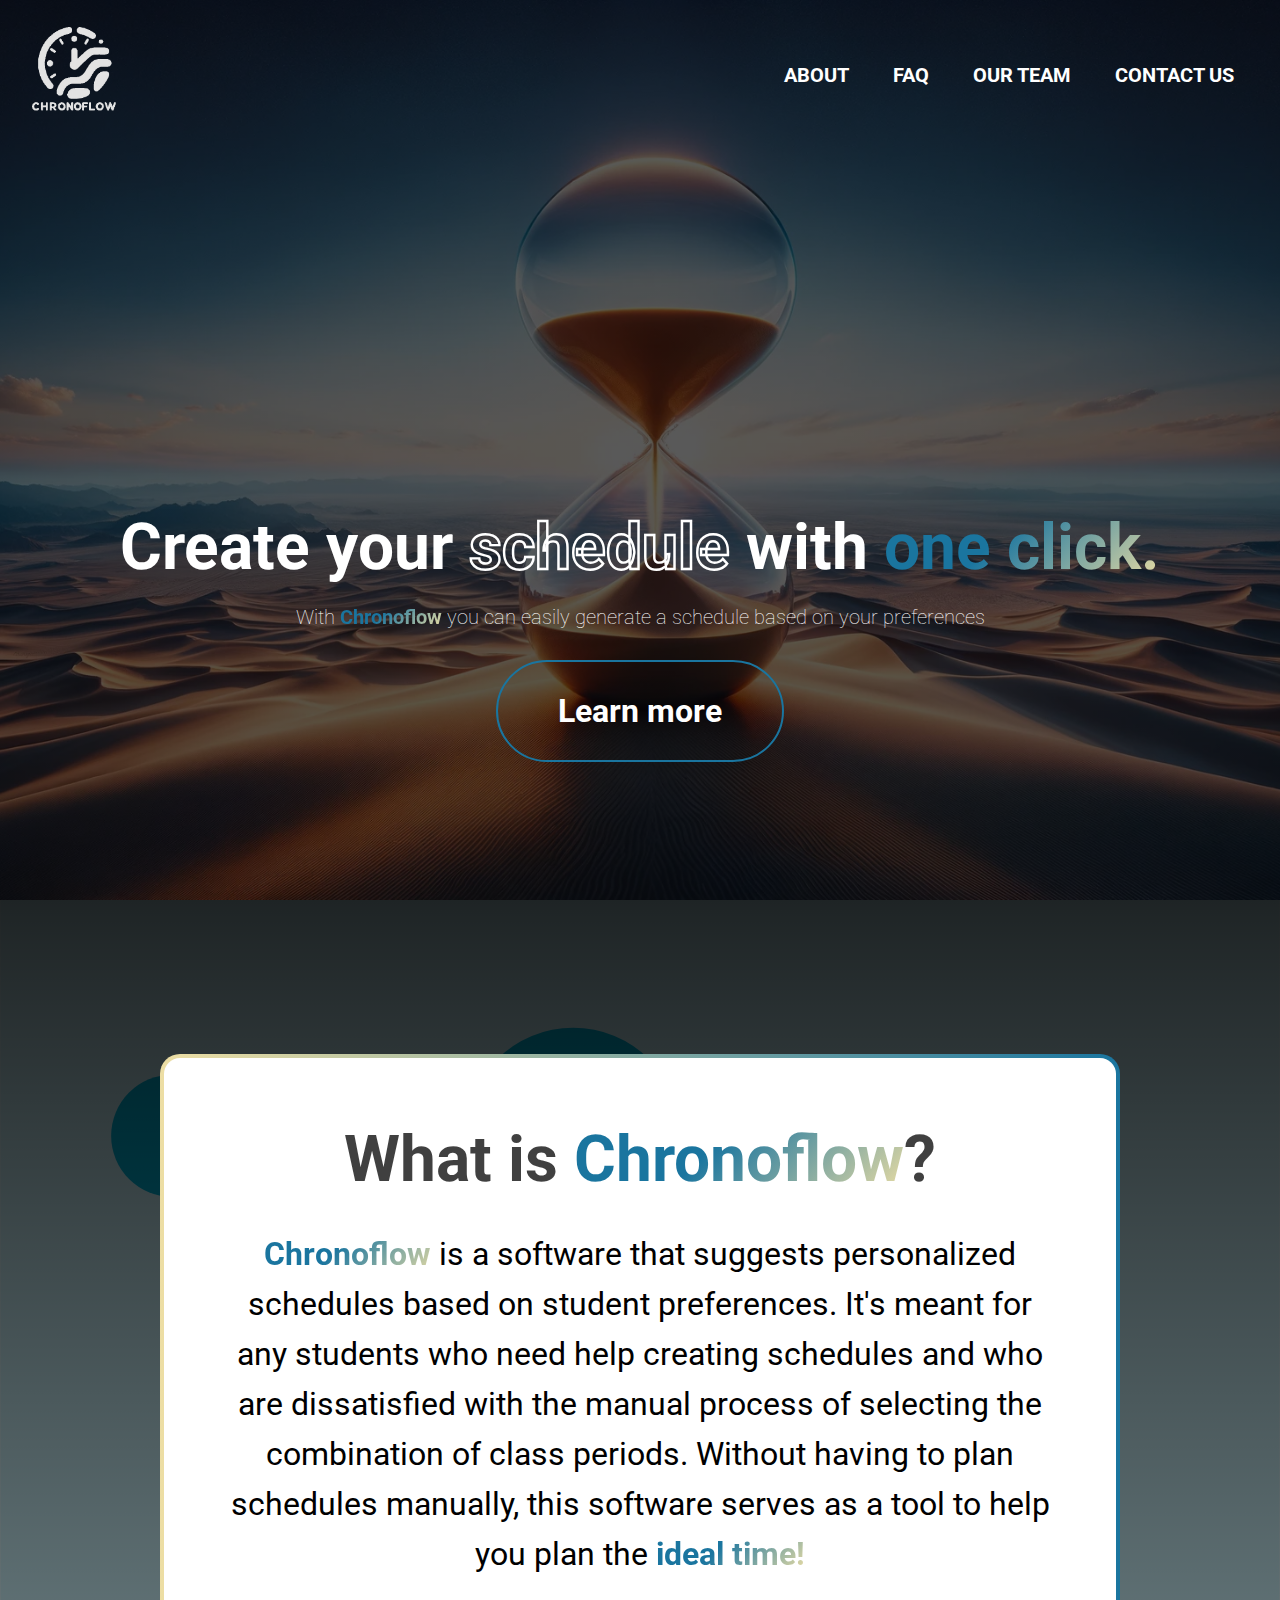
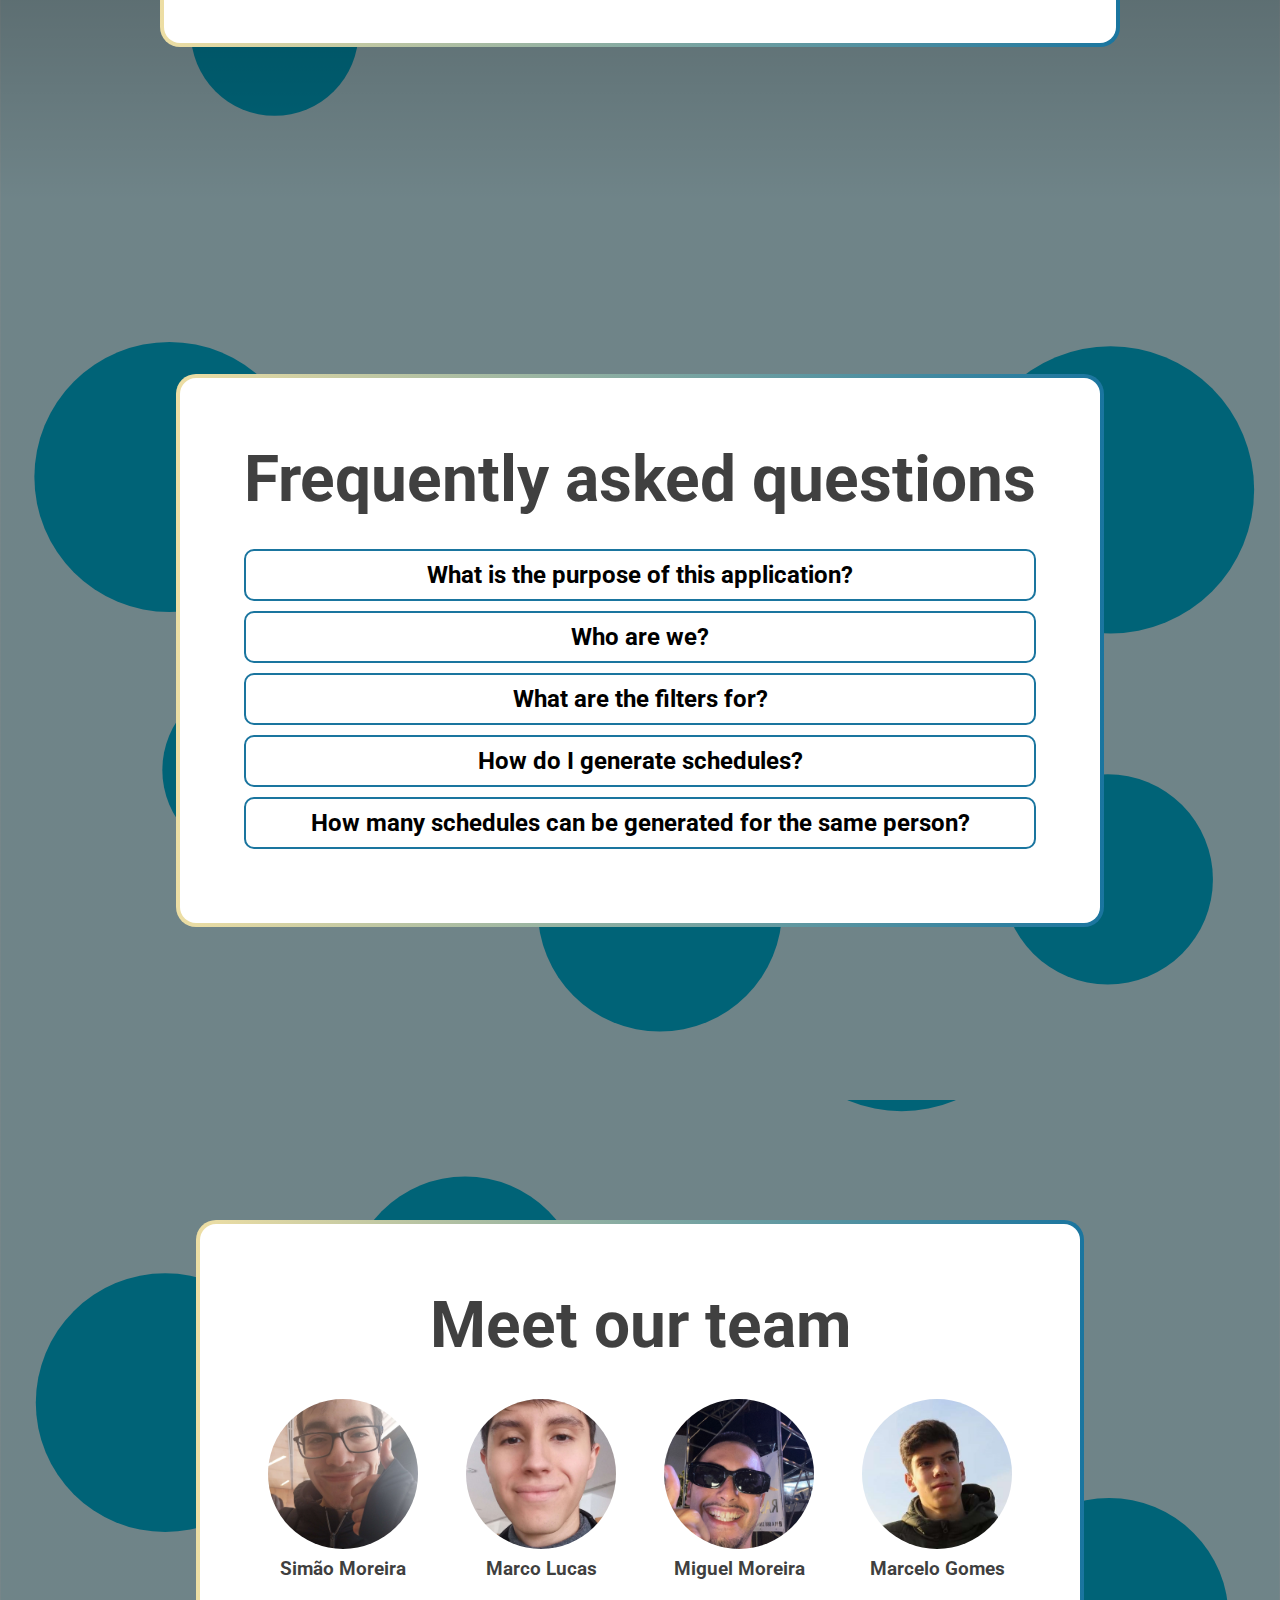
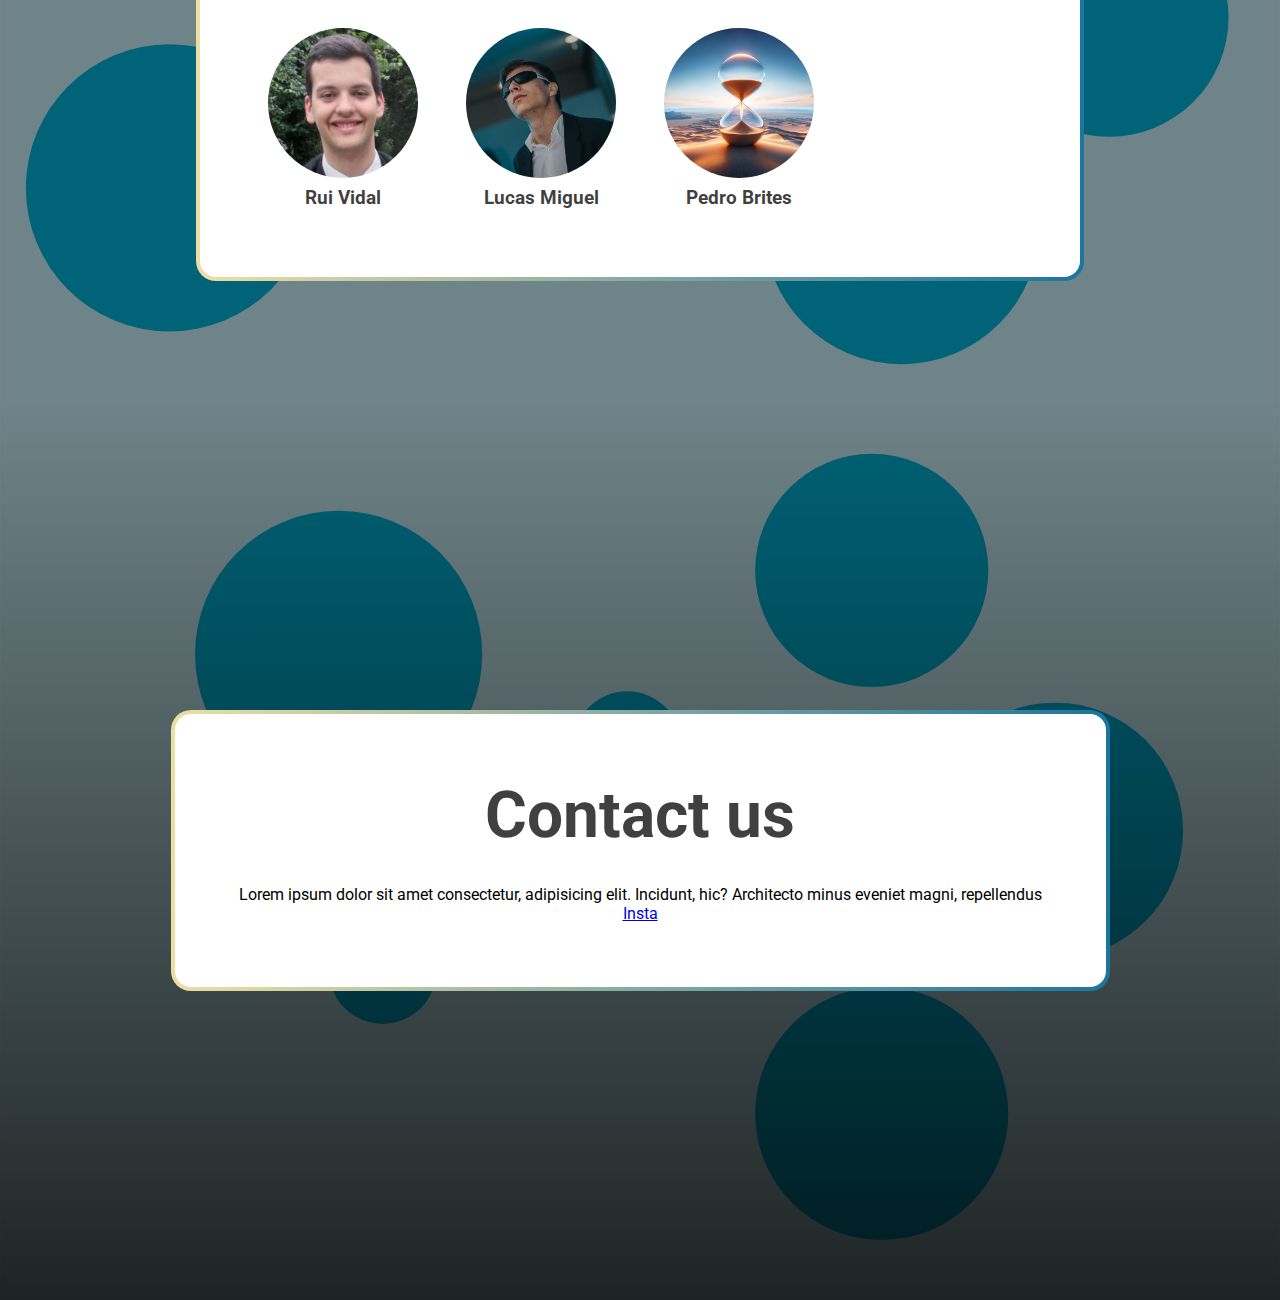
==== index.html @ b2e11371 "overall refactor" ====
<!DOCTYPE html>
<html lang="en">
<head>
  <meta charset="UTF-8">
  <meta name="viewport" content="width=device-width, initial-scale=1.0">
  <title>Chronoflow</title>
  <link rel="stylesheet" type="text/css" href="assets/css/style.css">
  <script src="assets/js/script.js"></script>
  <link rel="preconnect" href="https://fonts.googleapis.com">
  <link rel="preconnect" href="https://fonts.gstatic.com" crossorigin>
  <link href="https://fonts.googleapis.com/css2?family=Roboto:wght@400;500;700&display=swap" rel="stylesheet">
</head>
<body>
  <div class="banner">

    <div class="navbar">
      <img class="logo" src="assets/icons/logo.png" alt="Chronoflow logo">
      <label class="hamburger">
        <input type="checkbox">
      </label>
      <aside class="sidebar">
        <nav>
          <div class="sidebar-item" onclick="scrollToAbout()">About</div>
          <div class="sidebar-item" onclick="scrollToFAQ()">FAQ</div>
          <div class="sidebar-item" onclick="scrollToOurTeam()">Our Team</div>
          <div class="sidebar-item" onclick="scrollToContactUs()">Contact us</div>
        </nav>
      </aside>
      <ul>
        <li><a onclick="scrollToAbout()">About</a></li>
        <li><a onclick="scrollToFAQ()">FAQ</a></li>
        <li><a onclick="scrollToOurTeam()">Our Team</a></li>
        <li><a onclick="scrollToContactUs()">Contact us</a></li>
      </ul>
    </div>
    
    <div class="content">
      <h1>Create your <span class="text-outline">schedule</span> with <span class="text-gradient">one click.</span></h1>
      <p>With <span class="text-gradient">Chronoflow</span> you can easily generate a schedule based on your preferences
      </p>
      <div>
        <button class="learn-more-btn" onclick="scrollToAbout()"><span class="effect"></span>Learn more</button>
      </div>
    </div>

  </div>

  <div id="about" class="about">
    <div class="card">
      <h1 class="header">What is <span class="text-gradient">Chronoflow</span>?</h1>
      <p>
        <span class="text-gradient">Chronoflow </span> is a software that suggests personalized schedules based on student preferences.
        It's meant for any students who need help creating schedules and who are dissatisfied with the manual process of selecting the combination of
        class periods. 
        Without having to plan schedules manually, this software serves as a tool to help you plan the <span class="text-gradient">ideal time! </span>
      </p>
    </div>
  </div>

  <div id="faq" class="faq">
    <div class="card">
      <h1 class="header">Frequently asked questions</h1>
      <div class="faq-item" onclick="toggleAnswer(this)">
        <p class="question">What is the purpose of this application?</p>
        <p class="answer">To create optimized schedules quickly</p>
      </div>
      <div class="faq-item" onclick="toggleAnswer(this)">
        <p class="question">Who are we?</p>
        <p class="answer">We are group of Computer Engineering students.</p>
      </div>
      <div class="faq-item" onclick="toggleAnswer(this)">
        <p class="question">What are the filters for?</p>
        <p class="answer">Filters are used to specify certain preferences in some or all parts of the schedule.</p>
      </div>
      <div class="faq-item" onclick="toggleAnswer(this)">
        <p class="question">How do I generate schedules?</p>
        <p class="answer">Once you have selected the relevant filters, simply click on the generate schedule button and a schedule will be displayed.</p>
      </div>
      <div class="faq-item" onclick="toggleAnswer(this)">
        <p class="question">How many schedules can be generated for the same person?</p>
        <p class="answer">All possible variations can be displayed. By clicking on the generate schedule button, a new schedule will be generated.</p>
      </div>
    </div>
  </div>

  


  <div id="team" class="our-team">
    <div class="card">
      <h1 class="header">Meet our team</h1>
      <div class="profiles">
        <div class="profile">
          <img class="foto" src="assets/photos/20231212_124356.jpg">
          <p class="profile-name">Simão Moreira</p>
        </div>
        <div class="profile">
          <img class="foto" src="assets/photos/20231212_124753.jpg">
          <p class="profile-name">Marco Lucas</p>
        </div>
        <div class="profile">
          <img class="foto" src="assets/photos/27fac559-84b7-46d7-a50d-c6de720ca86f.jpg">
          <p class="profile-name">Miguel Moreira</p>
        </div>
        <div class="profile">
          <img class="foto" src="assets/photos/IMG_20210522_134904_331.jpg">
          <p class="profile-name">Marcelo Gomes</p>
        </div>
        <div class="profile">
          <img class="foto" src="assets/photos/Screenshot_20231212_133153_Gallery.jpg">
          <p class="profile-name">Rui Vidal</p>
        </div>
        <div class="profile">
          <img class="foto" src="assets/photos/IMG_0617.jpg">
          <p class="profile-name">Lucas Miguel</p>
        </div>
        <div class="profile">
          <img class="foto" src="assets/backgrounds/background.png">
          <p class="profile-name">Pedro Brites</p>
        </div>
      </div>
    </div>
  </div>


  <div id="contact" class="contact-us">
    <div class="card">
      <p>
      <h1 class="header">Contact us</h1>
      Lorem ipsum dolor sit amet consectetur, adipisicing elit. Incidunt, hic? Architecto minus eveniet magni, repellendus
      </p>
      <a href="https://www.instagram.com/chronoflow_/">Insta</a>
    </div>
  </div>
</body>
</html>
---- assets/css/style.css ----
* {
	margin: 0;
	padding: 0;
	font-family: "Roboto";
}

*,
*::after,
*::before {
	box-sizing: border-box;
}

:root {
	--bar-width: 50px;
	--bar-height: 6px;
	--hamburger-gap: 6px;
	--foreground: #fff;
	--background: rgba(0, 0, 0, 0.65);
	--animation-timing: 200ms ease-in-out;
	--hamburger-height: calc(var(--bar-height) * 3 + var(--hamburger-gap) * 2);
}

.banner {
	width: 100%;
	height: 100vh;
	background-image: linear-gradient(rgba(0, 0, 0, 0.65), rgba(0, 0, 0, 0.65)),
		url(../backgrounds/background.png);
	background-size: cover;
	background-position: center;
}

.navbar {
	width: 98%;
	/*padding: 35px 0;
  margin: auto;*/
	display: flex;
	justify-content: space-between;
	align-items: center;
	position: relative;
}

.navbar ul li {
	list-style: none;
	display: inline-block;
	margin: 0 20px;
	position: relative;
}

.navbar ul li a {
	text-decoration: none;
	color: #fff;
	text-transform: uppercase;
	font-size: 1.25rem;
	font-weight: bold;
	cursor: pointer;
	transition: opacity 0.3s ease-in-out;
}

.navbar ul li::after {
	content: "";
	height: 3px;
	width: 0;
	background: linear-gradient(135deg, #1a759f 40%, #eddea4);
	position: absolute;
	left: 0;
	bottom: -8px;
	transition: width 0.5s ease-in-out;
}

.navbar ul li:hover::after {
	width: 100%;
}

.logo {
	width: 150px;
	height: 150px;
	object-fit: cover;
	object-position: center;
}

.content {
	width: 100%;
	position: absolute;
	top: 50%;
	transform: tranaslateY(-50%);
	text-align: center;
	color: #fff;
}

.content h1 {
	font-size: 4rem;
	margin-top: 60px;
}

.content p {
	margin: 20px auto;
	font-weight: 100;
	line-height: 25px;
	font-size: 1.25rem;
}

.text-outline {
	-webkit-text-stroke-color: #fff;
	-webkit-text-stroke-width: 0.15rem;
	color: transparent;
}

.text-gradient {
	font-weight: bold;
	background: linear-gradient(135deg, #1a759f 40%, #eddea4);
	-webkit-text-fill-color: transparent;
	-webkit-background-clip: text;
}

.learn-more-btn {
	background: transparent;
	color: #fff;
	padding: 30px 60px;
	border-radius: 60px;
	text-align: center;
	font-weight: bold;
	font-size: 2rem;
	border-style: solid;
	cursor: pointer;
	border-color: #1a759f;
	position: relative;
	overflow: hidden;
	z-index: 1;
	margin-top: 10px;
}

.effect {
	background: linear-gradient(135deg, #1a759f 40%, #eddea4);
	height: 100%;
	width: 0;
	border-radius: 60px;
	position: absolute;
	left: 0;
	bottom: 0;
	z-index: -1;
	transition: 0.5s;
}

.learn-more-btn:hover .effect {
	width: 100%;
}

.learn-more-btn:hover {
	border: none;
}

.learn-more-btn:active {
	margin-top: 12px;
	margin-left: 2px;
}

.hamburger {
	--x-width: calc(var(--hamburger-height) * 1.41421356237);
	display: none;
	flex-direction: column;
	gap: var(--hamburger-gap);
	width: max-content;
	position: absolute;
	right: 0;
	z-index: 2;
	cursor: pointer;
}

.hamburger::before,
.hamburger::after,
.hamburger input {
	content: "";
	width: var(--bar-width);
	height: var(--bar-height);
	background: var(--foreground);
	border-radius: 9999px;
	transform-origin: left center;
	transition: opacity var(--animation-timing), width var(--animation-timing),
		translate var(--animation-timing), rotate var(--animation-timing);
}

.hamburger input {
	appearance: none;
	padding: 0;
	margin: 0;
	outline: none;
	pointer-events: none;
}

.hamburger:has(input:checked)::before {
	rotate: 45deg;
	width: var(--x-width);
	translate: 0 calc(var(--hamburger-height) / -9);
}

.hamburger:has(input:checked)::after {
	rotate: -45deg;
	width: var(--x-width);
	translate: 0 calc(var(--hamburger-height) / 9);
}

.hamburger input:checked {
	opacity: 0;
	width: 0;
}

.sidebar {
	transition: opacity var(--animation-timing);
	opacity: 0;
	padding: 0.5rem 6rem;
	padding-top: calc(var(--hamburger-height) + 8rem);
	position: absolute;
	transform: translateY(40%);
	right: 0;
	background-color: var(--background);
	color: var(--foreground);
	border-radius: 20px;
	max-width: 10rem;
	height: 50vh;
	display: flex;
	flex-direction: column;
	align-items: center;
	justify-content: space-evenly;
}

.sidebar-item {
	text-align: center;
	text-decoration: none;
	color: var(--foreground);
	font-size: 1.5rem;
	font-weight: bold;
	margin: 2rem 0;
	cursor: pointer;
	transform: translateY(-100%);
}

.hamburger:has(input:checked) + .sidebar {
	opacity: 1;
}

.about {
	width: 100%;
	height: 100vh;
	background-image: linear-gradient(rgba(0, 0, 0, 0.85), rgba(0, 0, 0, 0.45)),
		url(../backgrounds/circle-scatter-haikei\(3\).svg);
	background-size: contain;
	background-position: center;
	text-align: center;
	display: flex;
	justify-content: center;
	align-items: center;
}

.about p {
	font-size: 2rem;
	line-height: 50px;
}

.about .card,
.faq .card {
	margin-right: 10rem;
	margin-left: 10rem;
}

.faq {
	width: 100%;
	height: 100vh;
	background-image: linear-gradient(rgba(0, 0, 0, 0.45), rgba(0, 0, 0, 0.45)),
		url(../backgrounds/circle-scatter-haikei\(2\).svg);
	background-size: contain;
	background-position: center;
	display: flex;
	justify-content: center;
	align-items: center;
}

.question {
	font-size: 1.5rem;
	font-weight: bold;
}

.faq-item {
	cursor: pointer;
	margin: 10px 0;
	padding: 10px;
	border: 2px solid #1a759f;
	border-radius: 10px;
	transition: background-color 0.3s;
}

.faq-item:hover {
	background-color: #f2f2f2;
}

.answer {
	display: none;
	font-size: 1.5rem;
}

.card .answer.show {
	display: block;
}

.our-team {
	width: 100%;
	height: 100vh;
	background-image: linear-gradient(rgba(0, 0, 0, 0.45), rgba(0, 0, 0, 0.45)),
		url(../backgrounds/circle-scatter-haikei.svg);
	background-size: contain;
	background-position: center;
	display: flex;
	justify-content: center;
	align-items: center;
}

.contact-us {
	width: 100%;
	height: 100vh;
	background-image: linear-gradient(rgba(0, 0, 0, 0.45), rgba(0, 0, 0, 0.85)),
		url(../backgrounds/circle-scatter-haikei\(1\).svg);
	background-size: contain;
	background-position: center;
	display: flex;
	justify-content: center;
	align-items: center;
}

.card {
	display: inline-block;
	padding: 4rem;
	background: linear-gradient(white, white) padding-box,
		linear-gradient(to right, #eddea4, #1a759f) border-box;
	border-radius: 20px;
	border: 4px solid transparent;
	text-align: center;
	background-color: #fff;
}

.header {
	font-size: 4rem;
	font-weight: bold;
	margin-bottom: 2rem;
	color: rgba(0, 0, 0, 0.75);
}

.foto {
	width: 150px;
	height: 150px;
	border-radius: 50%;
	object-fit: cover;
	object-position: center;
}

.profiles {
	display: grid;
	grid-template-columns: repeat(4, minmax(150px, 1fr));
	gap: 40px;
}

.profile {
	text-align: center;
	cursor: pointer;
	transition: box-shadow 0.3s ease-in-out;
	border-radius: 10px;
	padding: 4px;
}

.profile:hover {
	box-shadow: 0 0 20px rgba(0, 0, 0, 0.5);
}

.profile-name {
	margin-top: 4px;
	font-size: 1.2rem;
	font-weight: bold;
	color: rgba(0, 0, 0, 0.75);
}

/* xs */
@media (max-width: 475px) {
	.logo {
		width: 100px;
		height: 100px;
	}

	.content h1 {
		font-size: 3rem;
		margin: 0 10px;
	}

	.content p {
		font-size: 1rem;
		margin: 10px 10px;
	}

	.hamburger {
		display: flex;
	}

	.navbar ul {
		order: 1;
	}

	.navbar ul li {
		display: none;
	}

	.navbar {
		width: 100%;
	}

	.learn-more-btn {
		padding: 20px 40px;
		font-size: 25px;
	}

	.hamburger {
		margin-right: 24px;
	}

	.foto {
		width: 80px;
		height: 80px;
	}

	.profiles {
		display: grid;
		grid-template-columns: repeat(2, minmax(80px, 1fr));
		gap: 10px;
	}

	.profile-name {
		font-size: 0.8rem;
	}

	.header {
		font-size: 2rem;
		margin-bottom: 1rem;
	}

	.card {
		padding: 2rem;
	}

	.our-team,
	.about,
	.faq,
	.contact-us {
		background-size: cover;
	}

	.about .card,
	.faq .card {
		margin-right: 1rem;
		margin-left: 1rem;
	}

	.about p {
		font-size: 1.1rem;
		line-height: 26px;
	}
}

/* sm */
@media (max-width: 640px) {
}

/* md */
@media (max-width: 768px) {
}
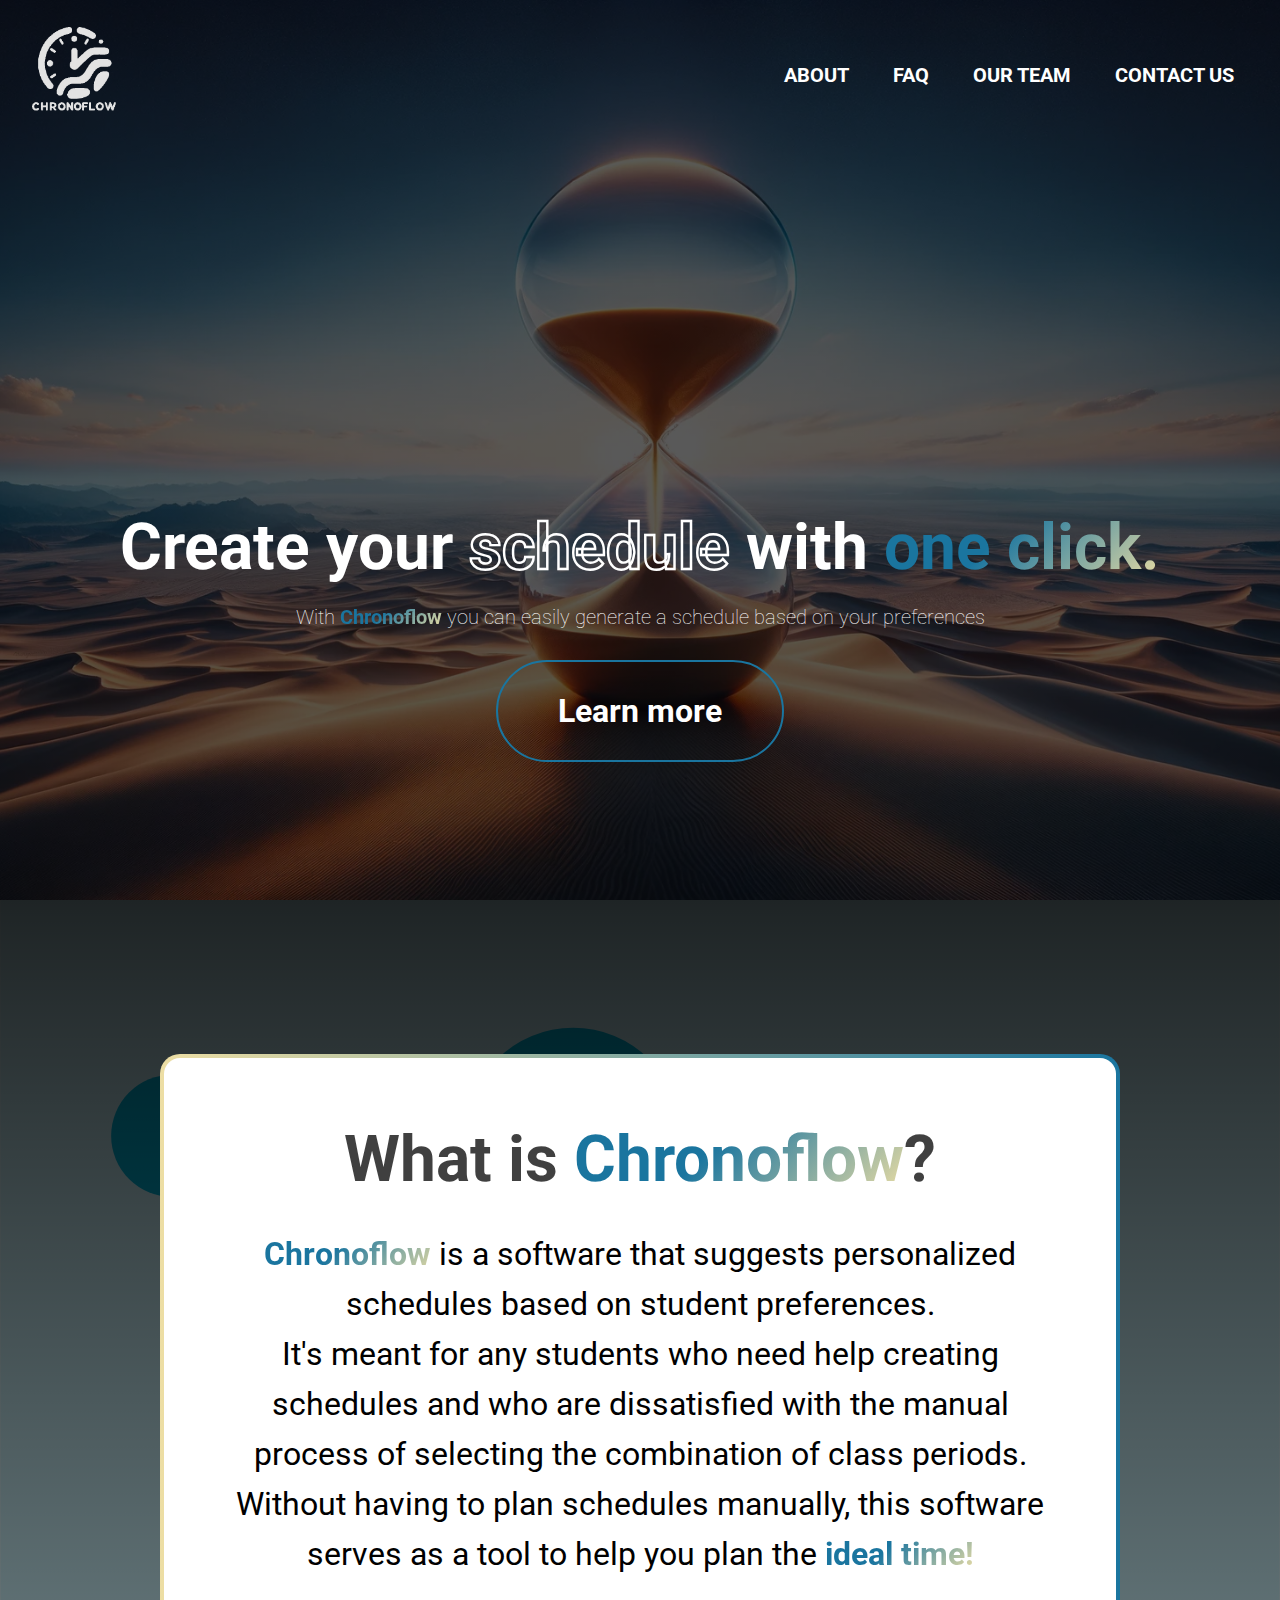
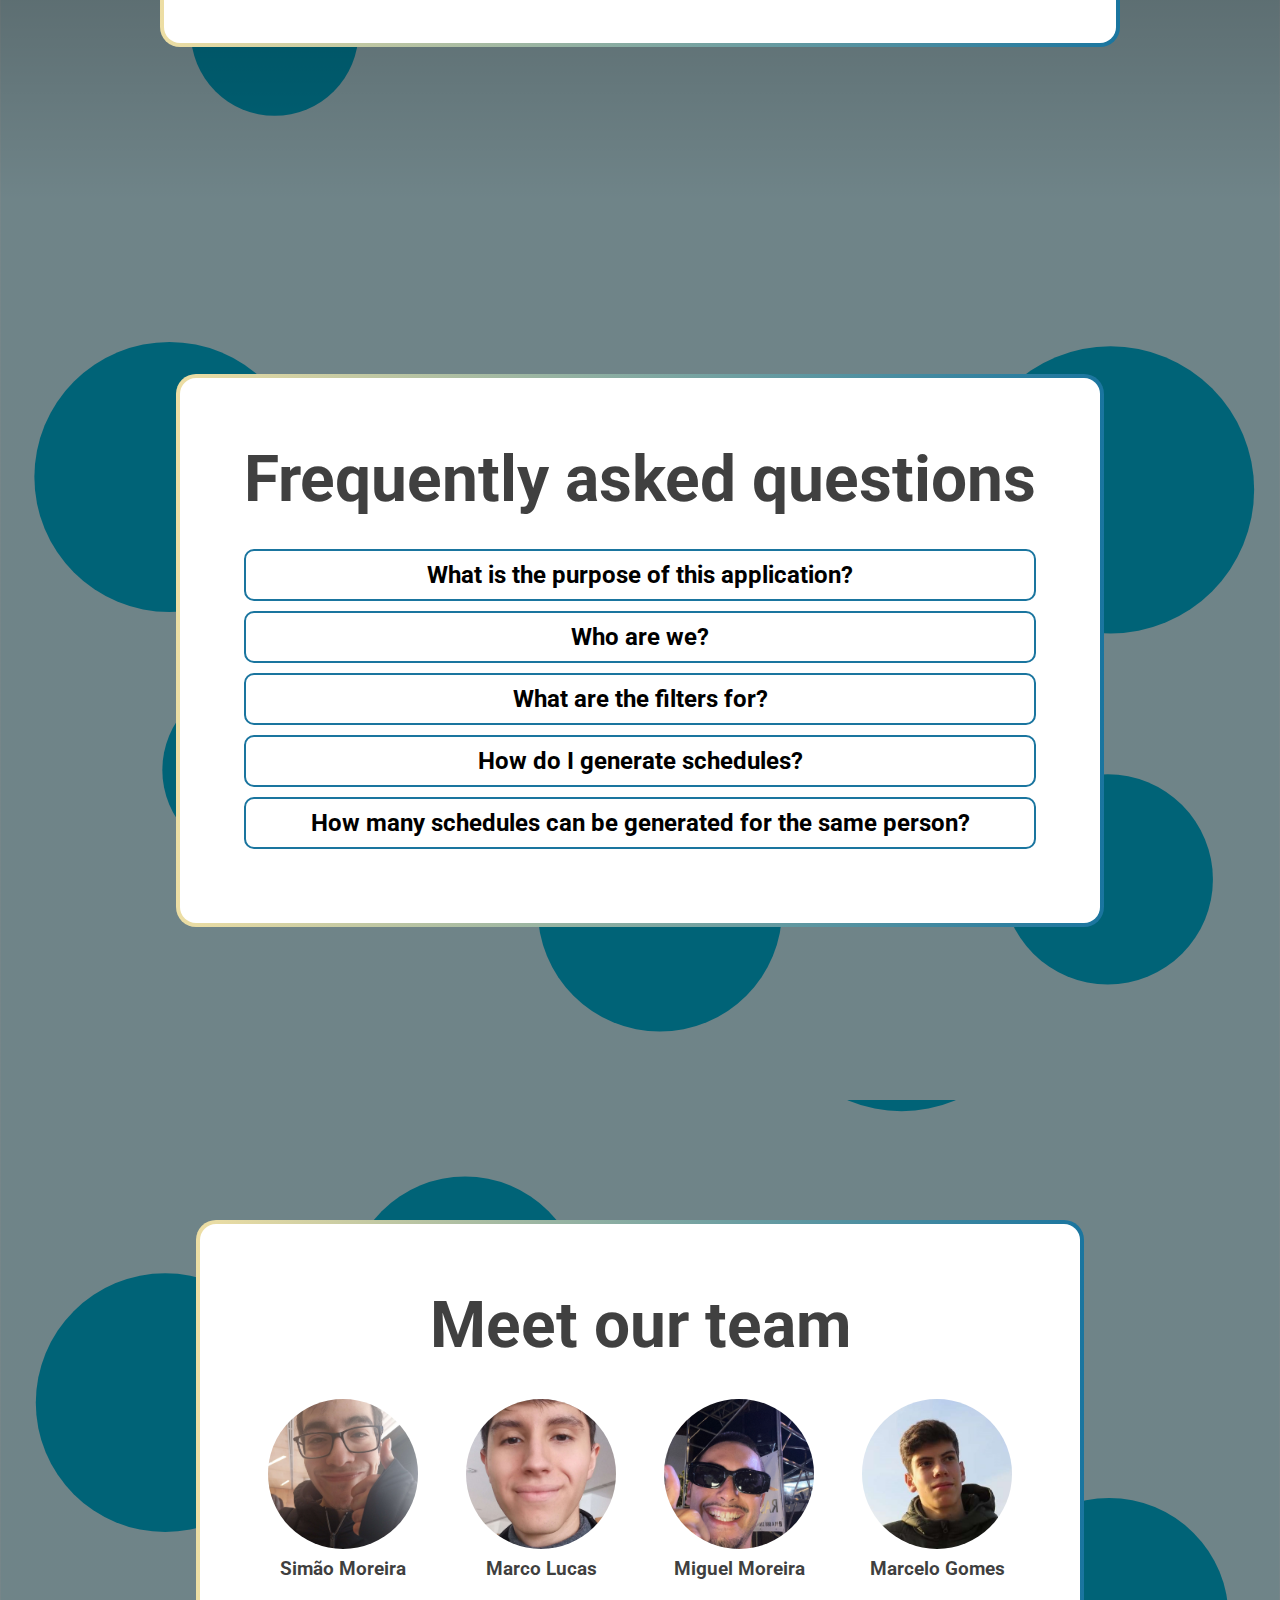
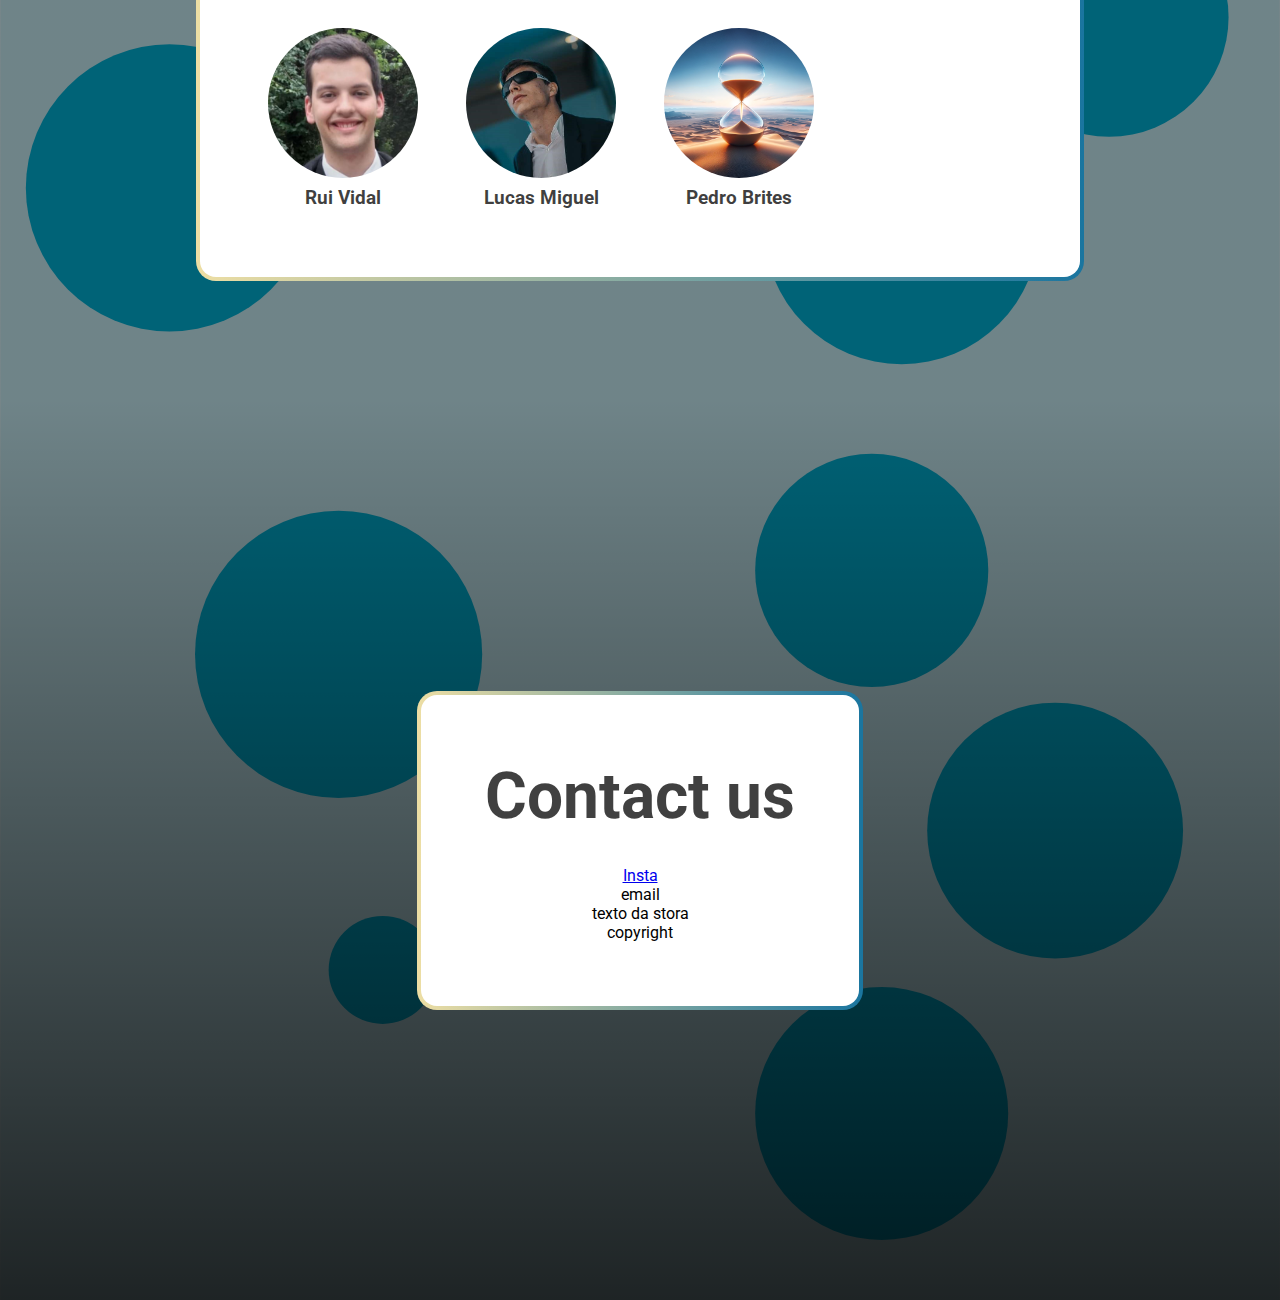
==== commit 867d899e: "add some contact us guidelines" ====
--- a/index.html
+++ b/index.html
@@ -1,136 +1,165 @@
 <!DOCTYPE html>
 <html lang="en">
-<head>
-  <meta charset="UTF-8">
-  <meta name="viewport" content="width=device-width, initial-scale=1.0">
-  <title>Chronoflow</title>
-  <link rel="stylesheet" type="text/css" href="assets/css/style.css">
-  <script src="assets/js/script.js"></script>
-  <link rel="preconnect" href="https://fonts.googleapis.com">
-  <link rel="preconnect" href="https://fonts.gstatic.com" crossorigin>
-  <link href="https://fonts.googleapis.com/css2?family=Roboto:wght@400;500;700&display=swap" rel="stylesheet">
-</head>
-<body>
-  <div class="banner">
+	<head>
+		<meta charset="UTF-8" />
+		<meta name="viewport" content="width=device-width, initial-scale=1.0" />
+		<title>Chronoflow</title>
+		<link rel="stylesheet" type="text/css" href="assets/css/style.css" />
+		<script src="assets/js/script.js"></script>
+		<link rel="preconnect" href="https://fonts.googleapis.com" />
+		<link rel="preconnect" href="https://fonts.gstatic.com" crossorigin />
+		<link
+			href="https://fonts.googleapis.com/css2?family=Roboto:wght@400;500;700&display=swap"
+			rel="stylesheet"
+		/>
+	</head>
+	<body>
+		<div class="banner">
+			<div class="navbar">
+				<img class="logo" src="assets/icons/logo.png" alt="Chronoflow logo" />
+				<label class="hamburger">
+					<input type="checkbox" />
+				</label>
+				<aside class="sidebar">
+					<nav>
+						<div class="sidebar-item" onclick="scrollToAbout()">About</div>
+						<div class="sidebar-item" onclick="scrollToFAQ()">FAQ</div>
+						<div class="sidebar-item" onclick="scrollToOurTeam()">Our Team</div>
+						<div class="sidebar-item" onclick="scrollToContactUs()">
+							Contact us
+						</div>
+					</nav>
+				</aside>
+				<ul>
+					<li><a onclick="scrollToAbout()">About</a></li>
+					<li><a onclick="scrollToFAQ()">FAQ</a></li>
+					<li><a onclick="scrollToOurTeam()">Our Team</a></li>
+					<li><a onclick="scrollToContactUs()">Contact us</a></li>
+				</ul>
+			</div>
 
-    <div class="navbar">
-      <img class="logo" src="assets/icons/logo.png" alt="Chronoflow logo">
-      <label class="hamburger">
-        <input type="checkbox">
-      </label>
-      <aside class="sidebar">
-        <nav>
-          <div class="sidebar-item" onclick="scrollToAbout()">About</div>
-          <div class="sidebar-item" onclick="scrollToFAQ()">FAQ</div>
-          <div class="sidebar-item" onclick="scrollToOurTeam()">Our Team</div>
-          <div class="sidebar-item" onclick="scrollToContactUs()">Contact us</div>
-        </nav>
-      </aside>
-      <ul>
-        <li><a onclick="scrollToAbout()">About</a></li>
-        <li><a onclick="scrollToFAQ()">FAQ</a></li>
-        <li><a onclick="scrollToOurTeam()">Our Team</a></li>
-        <li><a onclick="scrollToContactUs()">Contact us</a></li>
-      </ul>
-    </div>
-    
-    <div class="content">
-      <h1>Create your <span class="text-outline">schedule</span> with <span class="text-gradient">one click.</span></h1>
-      <p>With <span class="text-gradient">Chronoflow</span> you can easily generate a schedule based on your preferences
-      </p>
-      <div>
-        <button class="learn-more-btn" onclick="scrollToAbout()"><span class="effect"></span>Learn more</button>
-      </div>
-    </div>
+			<div class="content">
+				<h1>
+					Create your <span class="text-outline">schedule</span> with
+					<span class="text-gradient">one click.</span>
+				</h1>
+				<p>
+					With <span class="text-gradient">Chronoflow</span> you can easily
+					generate a schedule based on your preferences
+				</p>
+				<div>
+					<button class="learn-more-btn" onclick="scrollToAbout()">
+						<span class="effect"></span>Learn more
+					</button>
+				</div>
+			</div>
+		</div>
 
-  </div>
+		<div id="about" class="about">
+			<div class="card">
+				<h1 class="header">
+					What is <span class="text-gradient">Chronoflow</span>?
+				</h1>
+				<p>
+					<span class="text-gradient">Chronoflow </span> is a software that
+					suggests personalized schedules based on student preferences. <br />
+					It's meant for any students who need help creating schedules and who
+					are dissatisfied with the manual process of selecting the combination
+					of class periods. <br />
+					Without having to plan schedules manually, this software serves as a
+					tool to help you plan the
+					<span class="text-gradient">ideal time! </span>
+				</p>
+			</div>
+		</div>
 
-  <div id="about" class="about">
-    <div class="card">
-      <h1 class="header">What is <span class="text-gradient">Chronoflow</span>?</h1>
-      <p>
-        <span class="text-gradient">Chronoflow </span> is a software that suggests personalized schedules based on student preferences.
-        It's meant for any students who need help creating schedules and who are dissatisfied with the manual process of selecting the combination of
-        class periods. 
-        Without having to plan schedules manually, this software serves as a tool to help you plan the <span class="text-gradient">ideal time! </span>
-      </p>
-    </div>
-  </div>
+		<div id="faq" class="faq">
+			<div class="card">
+				<h1 class="header">Frequently asked questions</h1>
+				<div class="faq-item" onclick="toggleAnswer(this)">
+					<p class="question">What is the purpose of this application?</p>
+					<p class="answer">To create optimized schedules quickly</p>
+				</div>
+				<div class="faq-item" onclick="toggleAnswer(this)">
+					<p class="question">Who are we?</p>
+					<p class="answer">We are group of Computer Engineering students.</p>
+				</div>
+				<div class="faq-item" onclick="toggleAnswer(this)">
+					<p class="question">What are the filters for?</p>
+					<p class="answer">
+						Filters are used to specify certain preferences in some or all parts
+						of the schedule.
+					</p>
+				</div>
+				<div class="faq-item" onclick="toggleAnswer(this)">
+					<p class="question">How do I generate schedules?</p>
+					<p class="answer">
+						Once you have selected the relevant filters, simply click on the
+						generate schedule button and a schedule will be displayed.
+					</p>
+				</div>
+				<div class="faq-item" onclick="toggleAnswer(this)">
+					<p class="question">
+						How many schedules can be generated for the same person?
+					</p>
+					<p class="answer">
+						All possible variations can be displayed. By clicking on the
+						generate schedule button, a new schedule will be generated.
+					</p>
+				</div>
+			</div>
+		</div>
 
-  <div id="faq" class="faq">
-    <div class="card">
-      <h1 class="header">Frequently asked questions</h1>
-      <div class="faq-item" onclick="toggleAnswer(this)">
-        <p class="question">What is the purpose of this application?</p>
-        <p class="answer">To create optimized schedules quickly</p>
-      </div>
-      <div class="faq-item" onclick="toggleAnswer(this)">
-        <p class="question">Who are we?</p>
-        <p class="answer">We are group of Computer Engineering students.</p>
-      </div>
-      <div class="faq-item" onclick="toggleAnswer(this)">
-        <p class="question">What are the filters for?</p>
-        <p class="answer">Filters are used to specify certain preferences in some or all parts of the schedule.</p>
-      </div>
-      <div class="faq-item" onclick="toggleAnswer(this)">
-        <p class="question">How do I generate schedules?</p>
-        <p class="answer">Once you have selected the relevant filters, simply click on the generate schedule button and a schedule will be displayed.</p>
-      </div>
-      <div class="faq-item" onclick="toggleAnswer(this)">
-        <p class="question">How many schedules can be generated for the same person?</p>
-        <p class="answer">All possible variations can be displayed. By clicking on the generate schedule button, a new schedule will be generated.</p>
-      </div>
-    </div>
-  </div>
+		<div id="team" class="our-team">
+			<div class="card">
+				<h1 class="header">Meet our team</h1>
+				<div class="profiles">
+					<div class="profile">
+						<img class="foto" src="assets/photos/20231212_124356.jpg" />
+						<p class="profile-name">Simão Moreira</p>
+					</div>
+					<div class="profile">
+						<img class="foto" src="assets/photos/20231212_124753.jpg" />
+						<p class="profile-name">Marco Lucas</p>
+					</div>
+					<div class="profile">
+						<img
+							class="foto"
+							src="assets/photos/27fac559-84b7-46d7-a50d-c6de720ca86f.jpg"
+						/>
+						<p class="profile-name">Miguel Moreira</p>
+					</div>
+					<div class="profile">
+						<img class="foto" src="assets/photos/IMG_20210522_134904_331.jpg" />
+						<p class="profile-name">Marcelo Gomes</p>
+					</div>
+					<div class="profile">
+						<img
+							class="foto"
+							src="assets/photos/Screenshot_20231212_133153_Gallery.jpg"
+						/>
+						<p class="profile-name">Rui Vidal</p>
+					</div>
+					<div class="profile">
+						<img class="foto" src="assets/photos/IMG_0617.jpg" />
+						<p class="profile-name">Lucas Miguel</p>
+					</div>
+					<div class="profile">
+						<img class="foto" src="assets/backgrounds/background.png" />
+						<p class="profile-name">Pedro Brites</p>
+					</div>
+				</div>
+			</div>
+		</div>
 
-  
-
-
-  <div id="team" class="our-team">
-    <div class="card">
-      <h1 class="header">Meet our team</h1>
-      <div class="profiles">
-        <div class="profile">
-          <img class="foto" src="assets/photos/20231212_124356.jpg">
-          <p class="profile-name">Simão Moreira</p>
-        </div>
-        <div class="profile">
-          <img class="foto" src="assets/photos/20231212_124753.jpg">
-          <p class="profile-name">Marco Lucas</p>
-        </div>
-        <div class="profile">
-          <img class="foto" src="assets/photos/27fac559-84b7-46d7-a50d-c6de720ca86f.jpg">
-          <p class="profile-name">Miguel Moreira</p>
-        </div>
-        <div class="profile">
-          <img class="foto" src="assets/photos/IMG_20210522_134904_331.jpg">
-          <p class="profile-name">Marcelo Gomes</p>
-        </div>
-        <div class="profile">
-          <img class="foto" src="assets/photos/Screenshot_20231212_133153_Gallery.jpg">
-          <p class="profile-name">Rui Vidal</p>
-        </div>
-        <div class="profile">
-          <img class="foto" src="assets/photos/IMG_0617.jpg">
-          <p class="profile-name">Lucas Miguel</p>
-        </div>
-        <div class="profile">
-          <img class="foto" src="assets/backgrounds/background.png">
-          <p class="profile-name">Pedro Brites</p>
-        </div>
-      </div>
-    </div>
-  </div>
-
-
-  <div id="contact" class="contact-us">
-    <div class="card">
-      <p>
-      <h1 class="header">Contact us</h1>
-      Lorem ipsum dolor sit amet consectetur, adipisicing elit. Incidunt, hic? Architecto minus eveniet magni, repellendus
-      </p>
-      <a href="https://www.instagram.com/chronoflow_/">Insta</a>
-    </div>
-  </div>
-</body>
-</html>+		<div id="contact" class="contact-us">
+			<div class="card">
+				<h1 class="header">Contact us</h1>
+				<a href="https://www.instagram.com/chronoflow_/">Insta</a>
+				<p>email</p>
+				<p>texto da stora</p>
+				<p>copyright</p>
+			</div>
+		</div>
+	</body>
+</html>
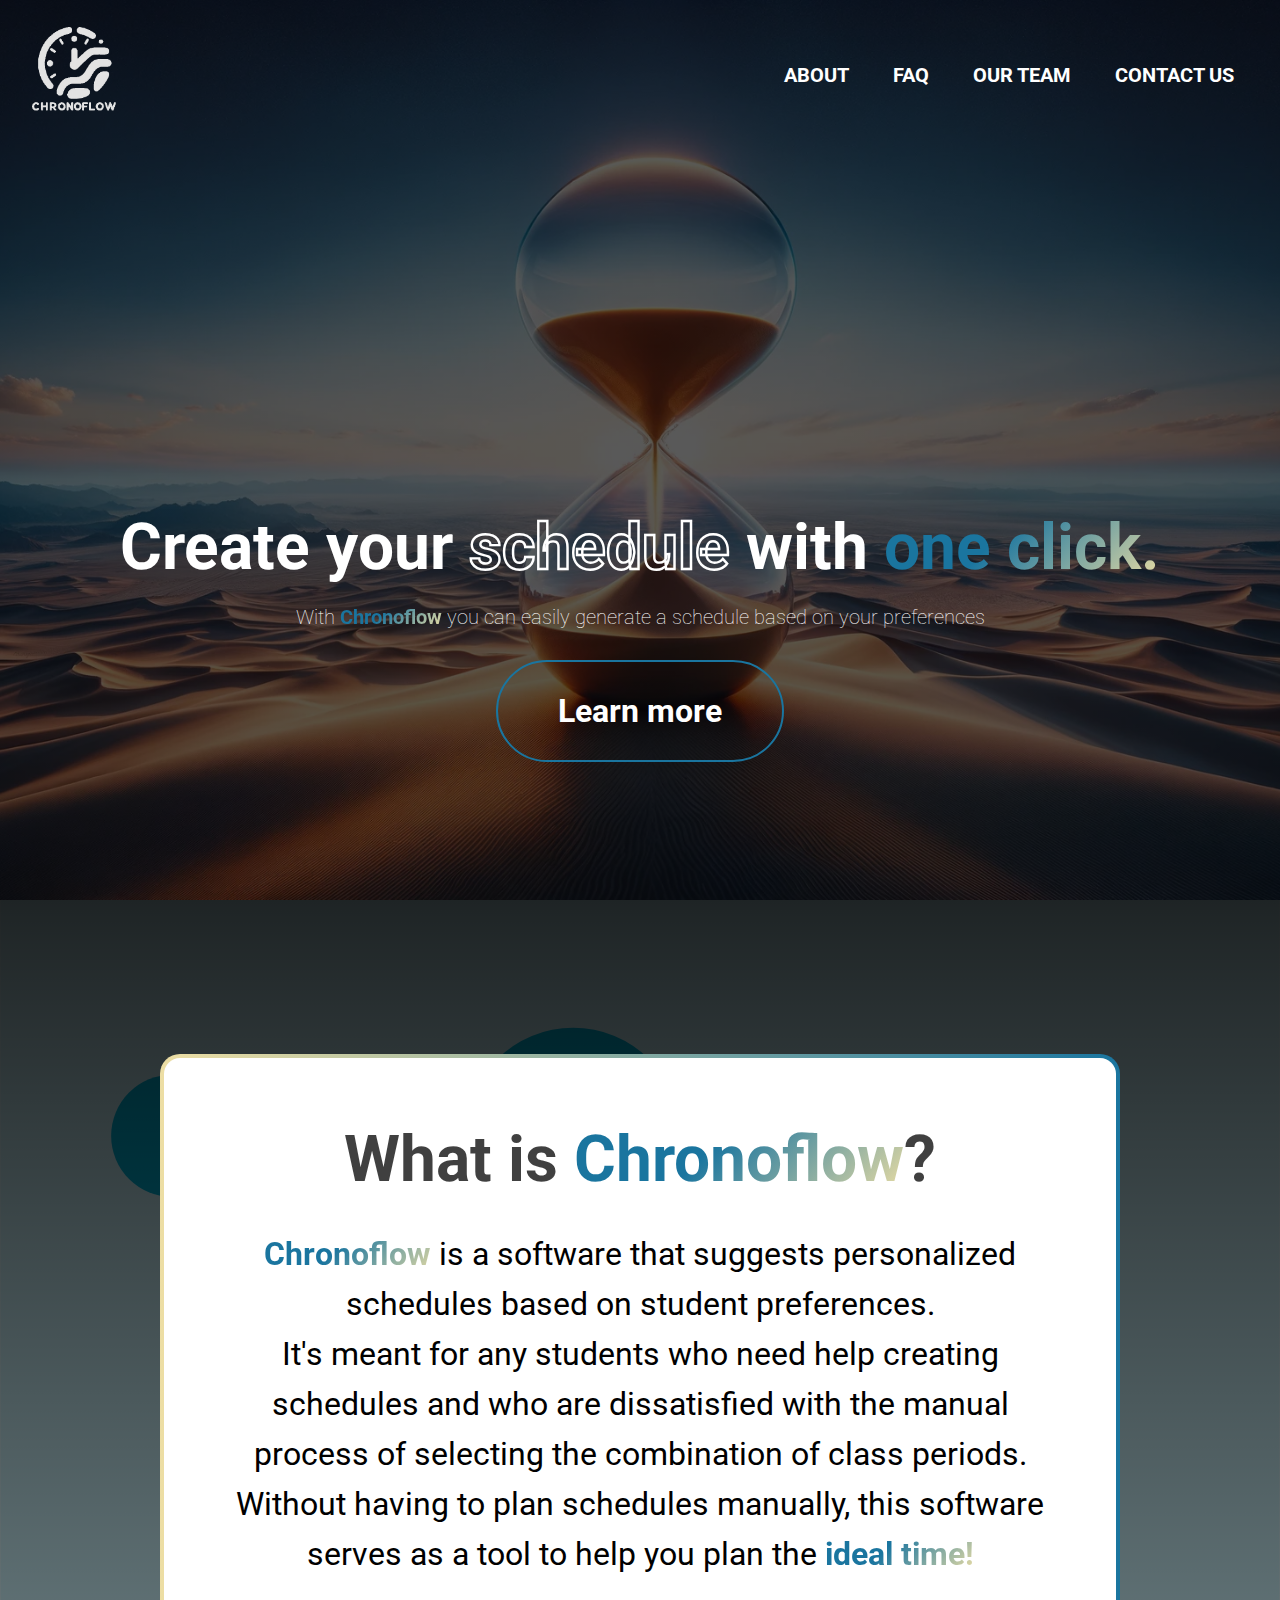
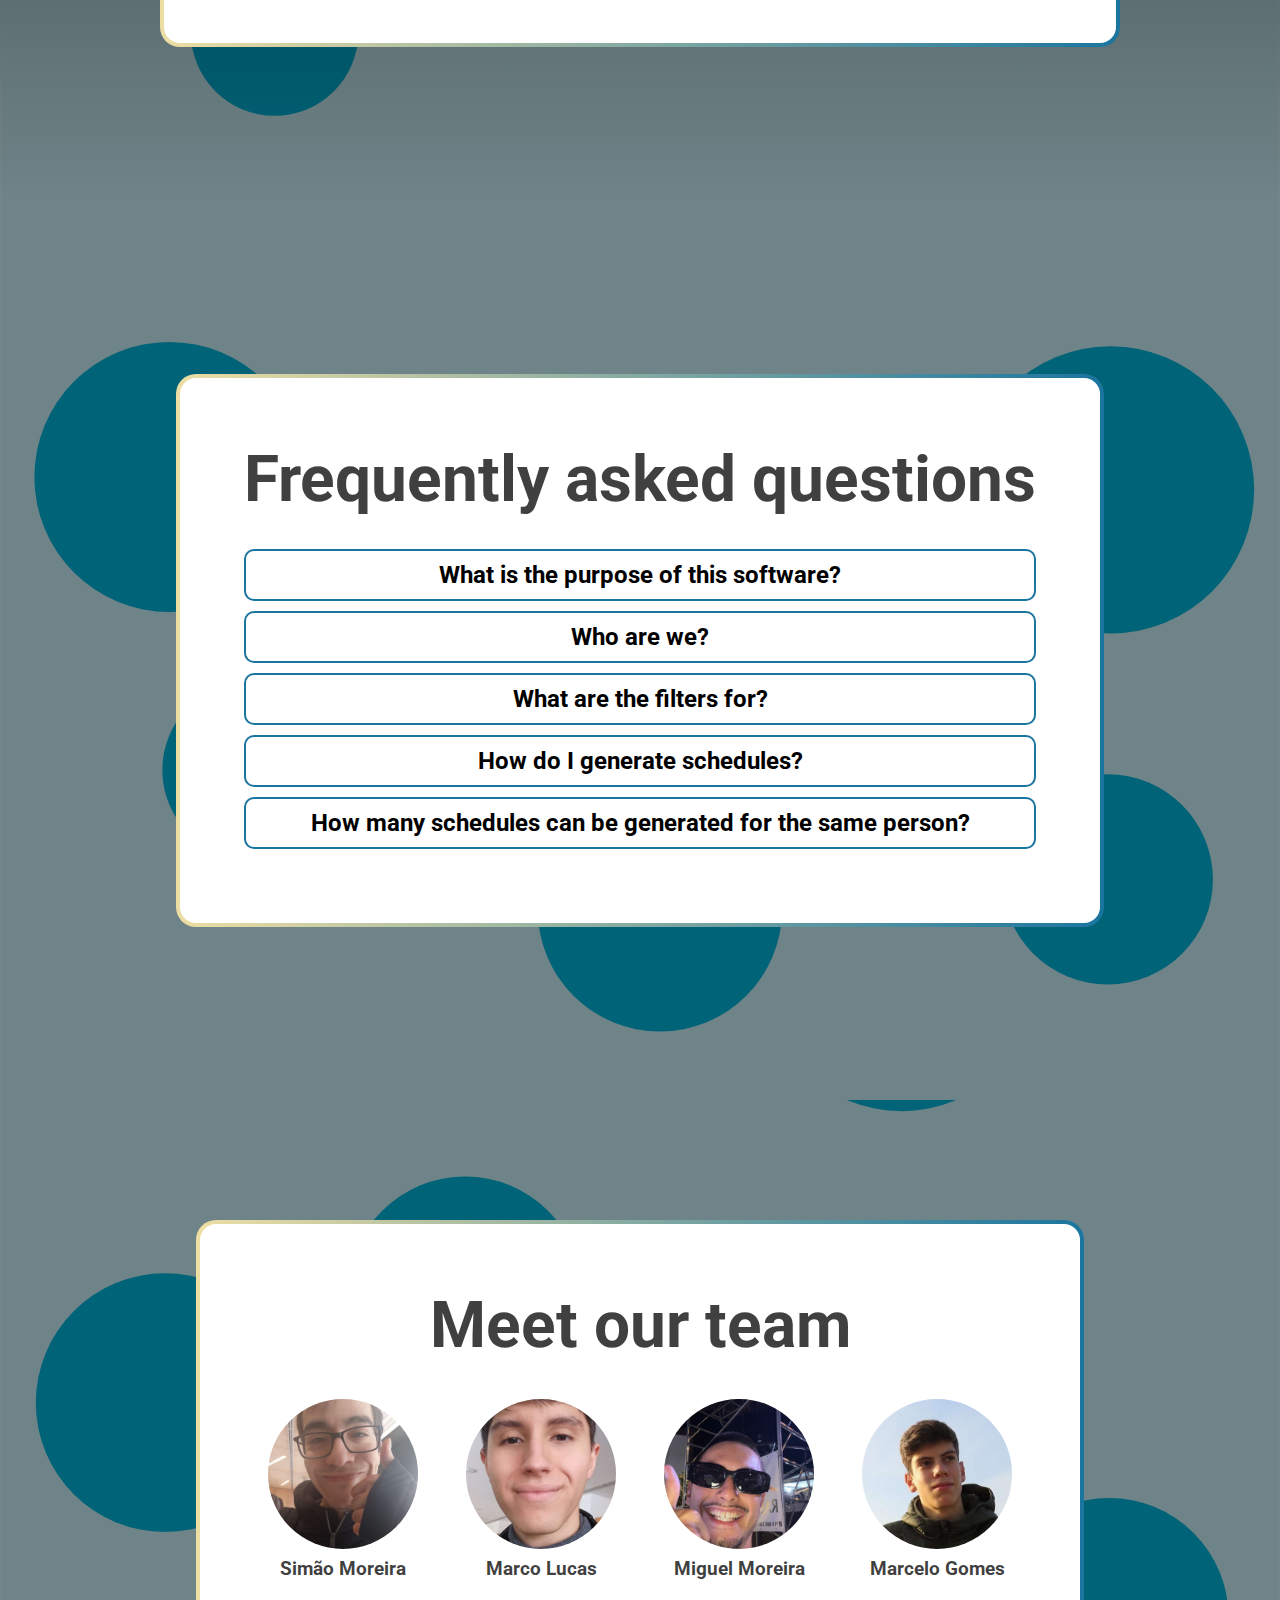
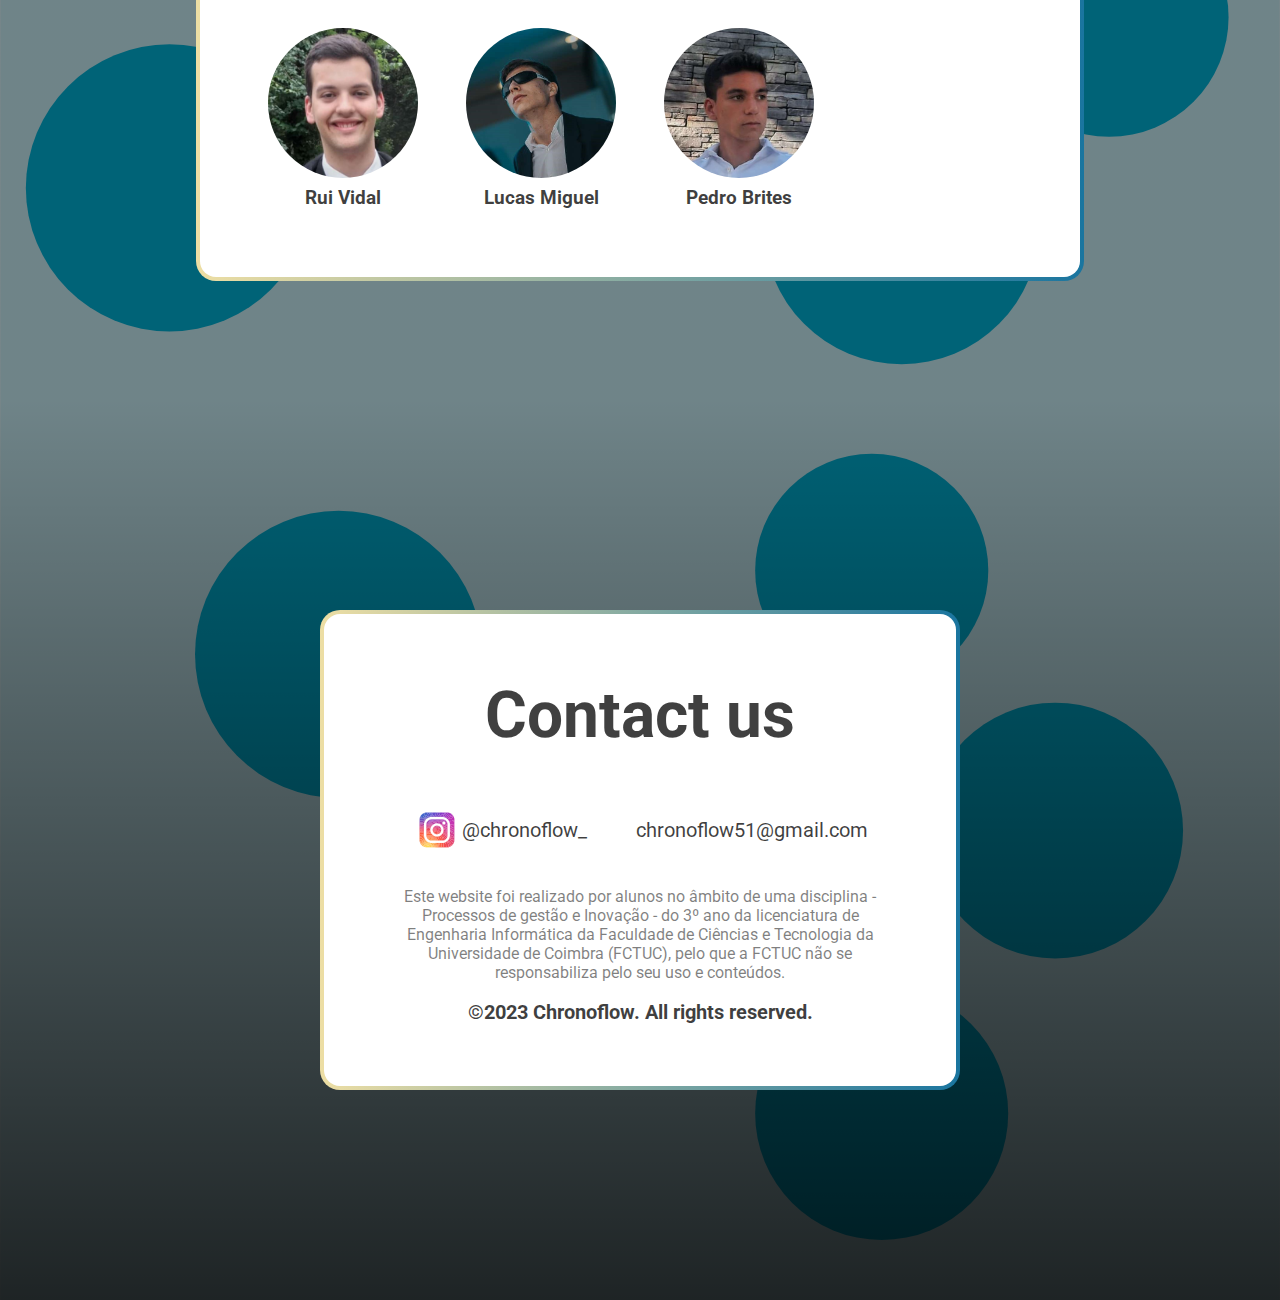
==== commit 7d4129f0: "finish responsiveness" ====
--- a/index.html
+++ b/index.html
@@ -6,6 +6,7 @@
 		<title>Chronoflow</title>
 		<link rel="stylesheet" type="text/css" href="assets/css/style.css" />
 		<script src="assets/js/script.js"></script>
+		<link rel="icon" href="assets/icons/logo.png" type="image/x-icon" />
 		<link rel="preconnect" href="https://fonts.googleapis.com" />
 		<link rel="preconnect" href="https://fonts.gstatic.com" crossorigin />
 		<link
@@ -77,12 +78,17 @@
 			<div class="card">
 				<h1 class="header">Frequently asked questions</h1>
 				<div class="faq-item" onclick="toggleAnswer(this)">
-					<p class="question">What is the purpose of this application?</p>
-					<p class="answer">To create optimized schedules quickly</p>
+					<p class="question">What is the purpose of this software?</p>
+					<p class="answer">
+						To create optimized schedules quickly without having to go through
+						the manual process.
+					</p>
 				</div>
 				<div class="faq-item" onclick="toggleAnswer(this)">
 					<p class="question">Who are we?</p>
-					<p class="answer">We are group of Computer Engineering students.</p>
+					<p class="answer">
+						We are group of Computer Engineering students from Coimbra.
+					</p>
 				</div>
 				<div class="faq-item" onclick="toggleAnswer(this)">
 					<p class="question">What are the filters for?</p>
@@ -145,7 +151,7 @@
 						<p class="profile-name">Lucas Miguel</p>
 					</div>
 					<div class="profile">
-						<img class="foto" src="assets/backgrounds/background.png" />
+						<img class="foto" src="assets/photos/IMG-20220723-WA0004.jpg" />
 						<p class="profile-name">Pedro Brites</p>
 					</div>
 				</div>
@@ -155,10 +161,33 @@
 		<div id="contact" class="contact-us">
 			<div class="card">
 				<h1 class="header">Contact us</h1>
-				<a href="https://www.instagram.com/chronoflow_/">Insta</a>
-				<p>email</p>
-				<p>texto da stora</p>
-				<p>copyright</p>
+				<div class="socials">
+					<a
+						class="insta"
+						href="https://www.instagram.com/chronoflow_/"
+						target="_blank"
+					>
+						<div class="insta-container">
+							<img
+								src="assets/icons/logo-insta-sem-bg.svg"
+								id="logo-ig"
+								alt="logo-insta"
+							/>
+							<span>@chronoflow_</span>
+						</div>
+					</a>
+					<p class="insta">chronoflow51@gmail.com</p>
+				</div>
+				<p class="aviso-legal">
+					Este website foi realizado por alunos no âmbito de uma disciplina -
+					Processos de gestão e Inovação - do 3º ano da licenciatura de
+					Engenharia Informática da Faculdade de Ciências e Tecnologia da
+					Universidade de Coimbra (FCTUC), pelo que a FCTUC não se
+					responsabiliza pelo seu uso e conteúdos.
+				</p>
+				<h5 class="copyright">
+					<span>&COPY;</span>2023 Chronoflow. All rights reserved.
+				</h5>
 			</div>
 		</div>
 	</body>
--- a/assets/css/style.css
+++ b/assets/css/style.css
@@ -110,6 +110,7 @@
 	background: linear-gradient(135deg, #1a759f 40%, #eddea4);
 	-webkit-text-fill-color: transparent;
 	-webkit-background-clip: text;
+	background-clip: text;
 }
 
 .learn-more-btn {
@@ -238,6 +239,17 @@
 	opacity: 1;
 }
 
+.card {
+	display: inline-block;
+	padding: 4rem;
+	background: linear-gradient(white, white) padding-box,
+		linear-gradient(to right, #eddea4, #1a759f) border-box;
+	border-radius: 20px;
+	border: 4px solid transparent;
+	text-align: center;
+	background-color: #fff;
+}
+
 .about {
 	width: 100%;
 	height: 100vh;
@@ -274,22 +286,23 @@
 	align-items: center;
 }
 
-.question {
-	font-size: 1.5rem;
-	font-weight: bold;
-}
-
 .faq-item {
 	cursor: pointer;
 	margin: 10px 0;
 	padding: 10px;
 	border: 2px solid #1a759f;
 	border-radius: 10px;
+	background-color: #fff;
 	transition: background-color 0.3s;
 }
 
 .faq-item:hover {
 	background-color: #f2f2f2;
+}
+
+.question {
+	font-size: 1.5rem;
+	font-weight: bold;
 }
 
 .answer {
@@ -325,17 +338,6 @@
 	align-items: center;
 }
 
-.card {
-	display: inline-block;
-	padding: 4rem;
-	background: linear-gradient(white, white) padding-box,
-		linear-gradient(to right, #eddea4, #1a759f) border-box;
-	border-radius: 20px;
-	border: 4px solid transparent;
-	text-align: center;
-	background-color: #fff;
-}
-
 .header {
 	font-size: 4rem;
 	font-weight: bold;
@@ -376,6 +378,58 @@
 	color: rgba(0, 0, 0, 0.75);
 }
 
+.contact-us .card {
+	margin-right: 20rem;
+	margin-left: 20rem;
+}
+
+#logo-ig {
+	width: 50px;
+	height: 50px;
+}
+
+.copyright {
+	position: relative;
+	bottom: 0;
+	margin-top: 20px;
+	font-size: 20px;
+	line-height: 20px;
+	color: rgba(0, 0, 0, 0.75);
+}
+
+.aviso-legal {
+	font-size: 1rem;
+	color: rgba(0, 0, 0, 0.5);
+	display: inline-block;
+}
+
+.socials {
+	display: flex;
+	justify-content: space-around;
+	align-items: center;
+	margin-top: 20px;
+	margin-bottom: 2rem;
+}
+
+.insta {
+	text-decoration: none;
+	position: relative;
+	bottom: 0;
+	margin-top: 20px;
+	font-size: 20px;
+	line-height: 20px;
+	color: rgba(0, 0, 0, 0.75);
+}
+
+.insta-container {
+	display: flex;
+	align-items: center;
+}
+
+.insta span {
+	margin-left: auto;
+}
+
 /* xs */
 @media (max-width: 475px) {
 	.logo {
@@ -419,14 +473,14 @@
 	}
 
 	.foto {
-		width: 80px;
-		height: 80px;
+		width: 100px;
+		height: 100px;
 	}
 
 	.profiles {
 		display: grid;
-		grid-template-columns: repeat(2, minmax(80px, 1fr));
-		gap: 10px;
+		grid-template-columns: repeat(2, minmax(100px, 1fr));
+		gap: 26px;
 	}
 
 	.profile-name {
@@ -459,12 +513,285 @@
 		font-size: 1.1rem;
 		line-height: 26px;
 	}
-}
-
+
+	.question {
+		font-size: 1.2rem;
+	}
+
+	.answer {
+		font-size: 1.2rem;
+	}
+
+	.insta {
+		font-size: 0.8rem;
+	}
+
+	#logo-ig {
+		width: 30px;
+		height: 30px;
+	}
+
+	.aviso-legal {
+		font-size: 0.8rem;
+	}
+
+	.copyright {
+		font-size: 0.8rem;
+	}
+
+	.insta span {
+		margin-right: 2rem;
+	}
+}
+
+@media ((max-height: 768px) and (max-width: 475px)) {
+	.question {
+		font-size: 1rem;
+	}
+
+	.answer {
+		font-size: 1rem;
+	}
+
+	.foto {
+		width: 80px;
+		height: 80px;
+	}
+
+	.profiles {
+		display: grid;
+		grid-template-columns: repeat(2, minmax(80px, 1fr));
+		gap: 16px;
+	}
+}
 /* sm */
-@media (max-width: 640px) {
+@media ((min-width: 476px) and (max-width: 640px)) {
+	.logo {
+		width: 150px;
+		height: 150px;
+	}
+
+	.content h1 {
+		font-size: 3.2rem;
+		margin: 0 10px;
+	}
+
+	.content p {
+		font-size: 1.4rem;
+		margin: 20px 10px;
+	}
+
+	.hamburger {
+		display: flex;
+	}
+
+	.navbar ul {
+		order: 1;
+	}
+
+	.navbar ul li {
+		display: none;
+	}
+
+	.navbar {
+		width: 100%;
+	}
+
+	.learn-more-btn {
+		padding: 30px 50px;
+		font-size: 40px;
+	}
+
+	.hamburger {
+		margin-right: 30px;
+	}
+
+	.foto {
+		width: 130px;
+		height: 130px;
+	}
+
+	.profiles {
+		display: grid;
+		grid-template-columns: repeat(2, minmax(130px, 1fr));
+		gap: 26px;
+	}
+
+	.profile-name {
+		font-size: 1.1rem;
+	}
+
+	.header {
+		font-size: 3rem;
+		margin-bottom: 1rem;
+	}
+
+	.card {
+		padding: 2rem;
+	}
+
+	.our-team,
+	.about,
+	.faq,
+	.contact-us {
+		background-size: cover;
+	}
+
+	.about .card,
+	.faq .card {
+		margin-right: 1rem;
+		margin-left: 1rem;
+	}
+
+	.about p {
+		font-size: 1.6rem;
+		line-height: 32px;
+	}
+
+	.question {
+		font-size: 1.6rem;
+	}
+
+	.answer {
+		font-size: 1.6rem;
+	}
+
+	.insta {
+		font-size: 1.2rem;
+	}
+
+	#logo-ig {
+		width: 30px;
+		height: 30px;
+	}
+
+	.aviso-legal {
+		font-size: 1.2rem;
+	}
+
+	.copyright {
+		font-size: 1.2rem;
+	}
+
+	.insta span {
+		margin-right: 2rem;
+	}
 }
 
 /* md */
 @media (max-width: 768px) {
 }
+
+/* lg */
+@media ((min-width: 641px) and (max-width: 1024px)) {
+	.logo {
+		width: 150px;
+		height: 150px;
+	}
+
+	.content h1 {
+		font-size: 3.2rem;
+		margin: 0 10px;
+	}
+
+	.content p {
+		font-size: 1.4rem;
+		margin: 20px 10px;
+	}
+
+	.hamburger {
+		display: flex;
+	}
+
+	.navbar ul {
+		order: 1;
+	}
+
+	.navbar ul li {
+		display: none;
+	}
+
+	.navbar {
+		width: 100%;
+	}
+
+	.learn-more-btn {
+		padding: 30px 50px;
+		font-size: 40px;
+	}
+
+	.hamburger {
+		margin-right: 30px;
+	}
+
+	.foto {
+		width: 150px;
+		height: 150px;
+	}
+
+	.profiles {
+		display: grid;
+		grid-template-columns: repeat(3, minmax(150px, 1fr));
+		gap: 26px;
+	}
+
+	.profile-name {
+		font-size: 1.1rem;
+	}
+
+	.header {
+		font-size: 3rem;
+		margin-bottom: 1rem;
+	}
+
+	.card {
+		padding: 2rem;
+	}
+
+	.our-team,
+	.about,
+	.faq,
+	.contact-us {
+		background-size: cover;
+	}
+
+	.about .card,
+	.faq .card {
+		margin-right: 1rem;
+		margin-left: 1rem;
+	}
+
+	.about p {
+		font-size: 1.6rem;
+		line-height: 32px;
+	}
+
+	.question {
+		font-size: 1.6rem;
+	}
+
+	.answer {
+		font-size: 1.6rem;
+	}
+
+	.insta {
+		font-size: 1.4rem;
+	}
+
+	#logo-ig {
+		width: 30px;
+		height: 30px;
+	}
+
+	.aviso-legal {
+		font-size: 1.4rem;
+	}
+
+	.copyright {
+		font-size: 1.4rem;
+	}
+
+	.insta span {
+		margin-right: 2rem;
+	}
+}
